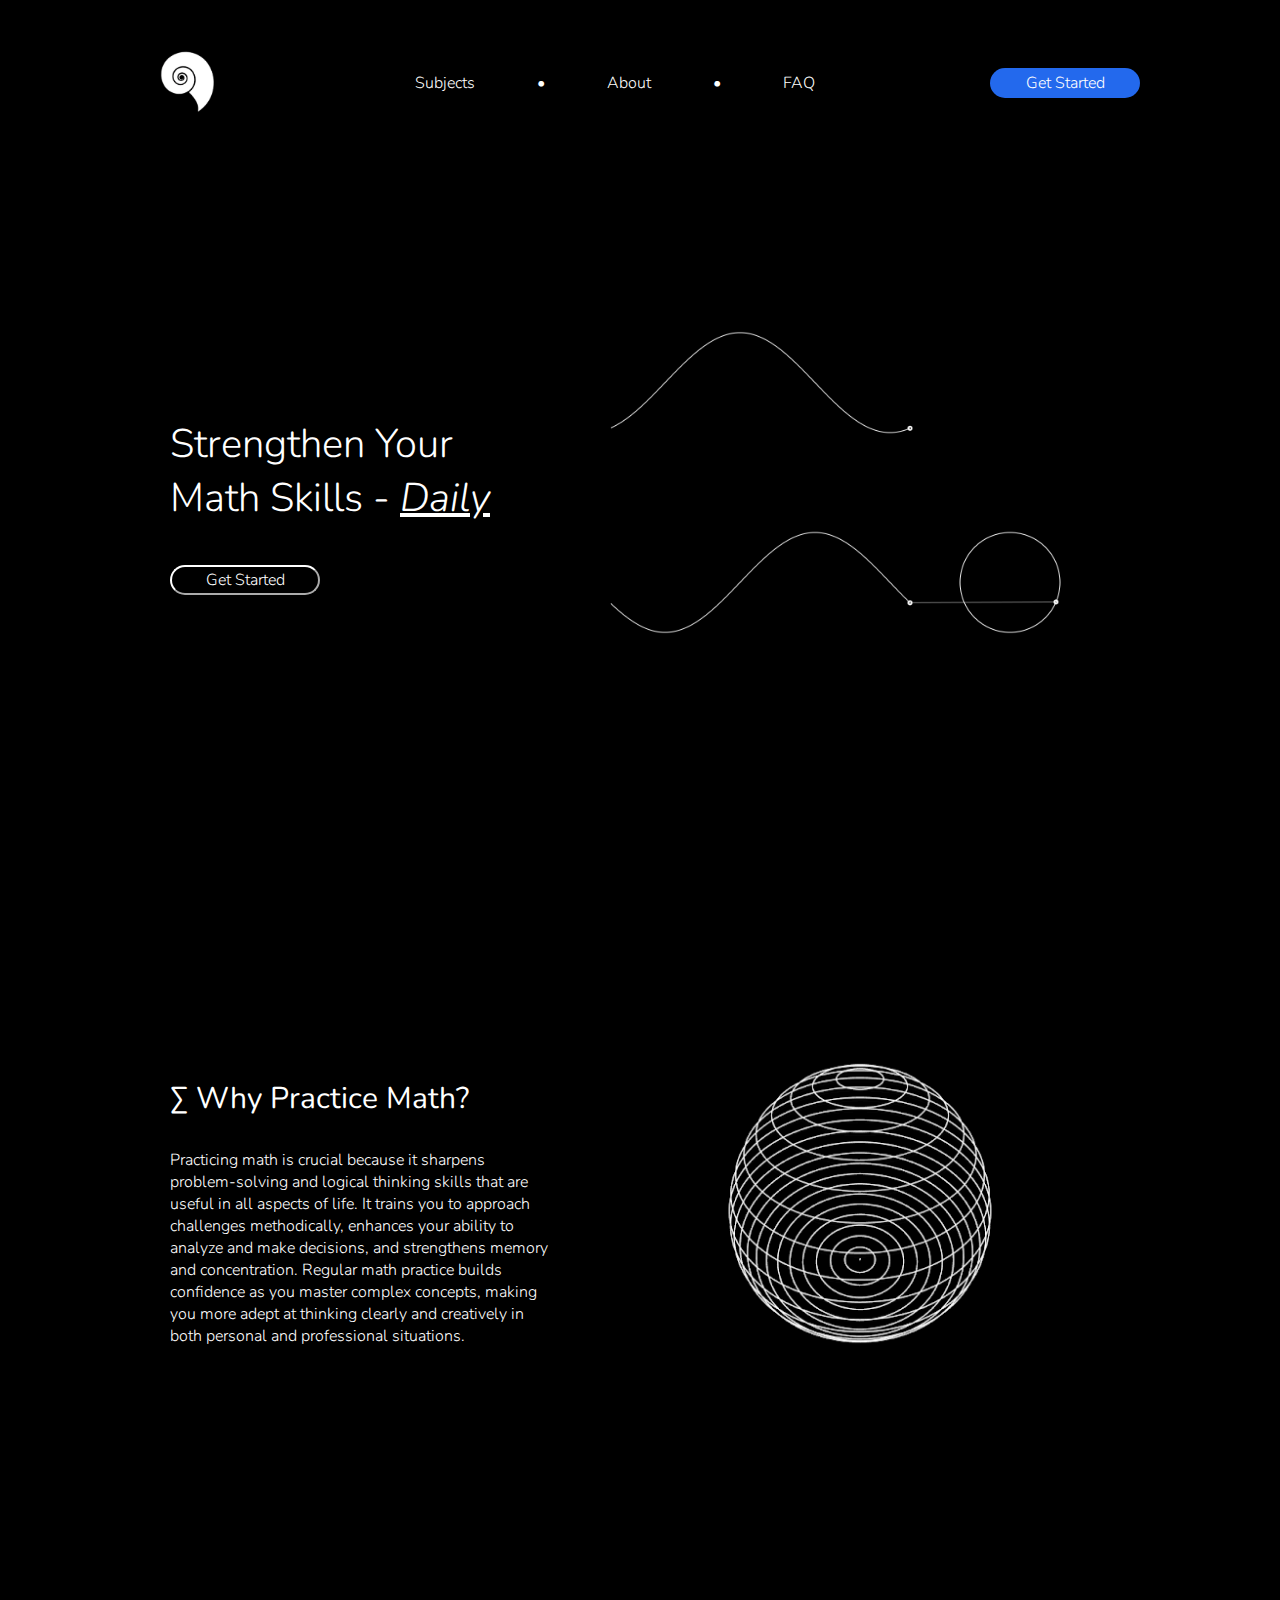
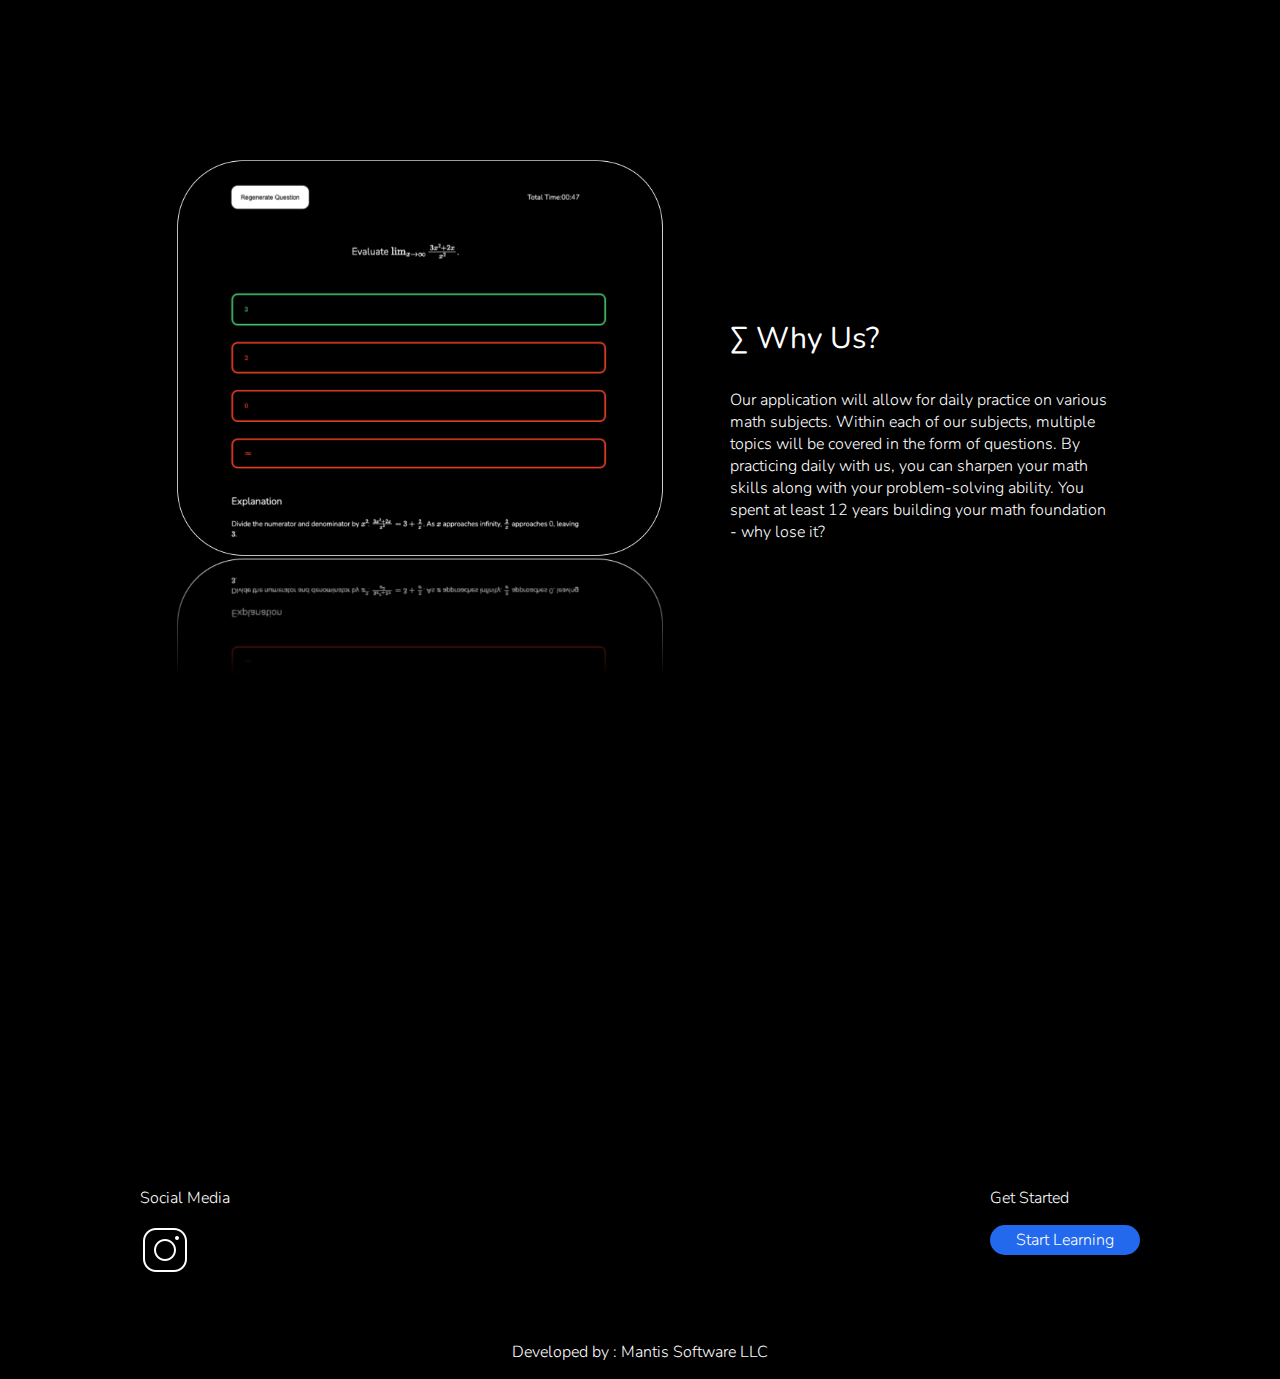
==== index.html @ 9b577453 "Add files via upload" ====
<!DOCTYPE html>
<html lang="en">
<head>
    <meta charset="UTF-8">
    <meta name="viewport" content="width=device-width, initial-scale=1.0">
    <title>Caracol Mathematics</title>
    <link rel="icon" href="caracol_logo.ico" type="image/x-icon">
    <script src="general-script.js"></script>
    <link rel="stylesheet" href="desktop-styles.css">
    <link rel="stylesheet" href="mobile-styles.css">
    <link rel="preconnect" href="https://fonts.googleapis.com">
    <link rel="preconnect" href="https://fonts.gstatic.com" crossorigin>
    <link href="https://fonts.googleapis.com/css2?family=Montserrat:ital,wght@0,100..900;1,100..900&family=Nunito:ital,wght@0,200..1000;1,200..1000&family=Poppins&display=swap" rel="stylesheet">
    <link rel="stylesheet" href="https://cdnjs.cloudflare.com/ajax/libs/font-awesome/4.7.0/css/font-awesome.min.css">
</head>
<body class="mainBody">

    <div class="navbarContainer">
        <div>
            <a href="./index.html"><img class="logoImage" src = "./caracol_logo.png"></a>
        </div>

        <div class="menuOptions">
            <a href="./subjects.html"><p class="optionText">Subjects</p></a>
            <p>•</p>
            <a href="./about.html"><p class="optionText">About</p></a>
            <p>•</p>
            <a href="./faq.html"><p class="optionText">FAQ</p></a>
        </div>

        <div class="desktopMenu">
            <a href="./subjects.html"><button class="getStartedButtonBlue normalTextStyle">Get Started</button></a>
        </div>

        <div class="mobileMenu">
            <div class="topnav">
                <a href="javascript:void(0);" onclick="myFunction()"><i class="fa fa-bars active" style="color:white;font-size: 50px;"></i></a>
            </div>
        </div>
    </div>

    <div id="myLinks">
        <div class="mobileMenu">
            <a href="./subjects.html">Subjects</a>
            <a href="./about.html">About</a>
            <a href="./faq.html">FAQ</a>
        </div>
    </div>


    

    <div class="sectionSpace"></div>

    <div class="heroContainer">
        <div class="heroRight">
            <p class="heroMainText">Strengthen Your Math Skills - <i class="specialText">Daily</i></p>
            <a href="./subjects.html"><button class="getStartedButtonClear normalTextStyle">Get Started</button></a>
        </div>

        <div class="heroLeft">
            <img class="heroImg" src ="./hero-img.gif">
        </div>
    </div>

    <div class="sectionSpace"></div>
    <div class="sectionSpace"></div>
    <div class="halfTextImageContainer">
        <div class="halfTextContianer">
            <p class="containerTitleText titleTextStyle">Σ Why Practice Math?</p>
            <p class="normalTextStyle sectionNormalTextStyle">Practicing math is crucial because it sharpens problem-solving and logical thinking skills that are useful in all aspects of life. It trains you to approach challenges methodically, enhances your ability to analyze and make decisions, and strengthens memory and concentration. Regular math practice builds confidence as you master complex concepts, making you more adept at thinking clearly and creatively in both personal and professional situations.</p>
        </div>

        <div class="halfImageContainer">
            <img class="heroImg" src ="./sphere.gif">
        </div>

    </div>

    <div class="sectionSpace"></div>
    <div class="sectionSpace"></div>

    <div class="halfTextImageContainer">
        <div class="halfTextContianer">
            <img class="heroImg" src ="./demoAppImg.png">
        </div>

        <div class="halfImageContainer">
            <p class="containerTitleText titleTextStyle">Σ Why Us?</p>
            <p class="normalTextStyle sectionNormalTextStyle">Our application will allow for daily practice on various math subjects. Within each of our subjects, multiple topics will be covered in the form of questions. By practicing daily with us, you can sharpen your math skills along with your problem-solving ability. You spent at least 12 years building your math foundation - why lose it?</p>
        </div>
    </div>

    <div class="sectionSpace"></div>
    <div class="sectionSpace"></div>
    <div class="sectionSpace"></div>

    <div class="footer">
        <div class="footerContentsContainer">
            <div>
                <p class="normalTextStyle footerText">Social Media</p>
                <img src="[data-uri]">
            </div>

            <div>
                <p class="normalTextStyle footerText">Get Started</p>
                <a href="./subjects.html"><button class="getStartedButtonBlue normalTextStyle">Start Learning</button></a>
            </div>
        </div>
        <br>
        <br>
        <p class="footerText">Developed by : Mantis Software LLC</p>
    </div>

</body>
</html>
---- desktop-styles.css ----
a
{
    color: white;
    text-decoration: none;
}

@media (min-width: 1000px) {
    .mainBody
    {
        background-color: #000000;
        
        margin: 0;
        padding: 0;

        padding-top: 30px;

        display: flex;
        flex-direction: column;
        justify-content: center;
        align-items: center;

        font-family: "Nunito", sans-serif;
        font-optical-sizing: auto;
        font-weight: 300;
        font-style: normal;
    }

    .navbarContainer
    {
        display: flex;
        flex-direction: row;
        justify-content: space-between;
        align-items: center;

        width: 1000px;
    }

    .desktopMenu
    {
        display: block;
    }

    .mobileMenu
    {
        display: none;
    }

    .logoImage
    {
        width: 100px;
    }

    .menuOptions
    {
        display: flex;
        flex-direction: row;
        justify-content: space-between;
        align-items: center;

        width: 25rem;

        font-size: 16px;

        color: white;
    }

    .getStartedButtonBlue
    {
        width: 150px;
        height: 30px;

        font-size: 16px;
        background-color: #2369ed;
        color: white;

        border-style: none;
        border-radius: 16px;
    }

    .getStartedButtonBlue:hover
    {
        background-color: white;
        color: #2369ed;
        cursor: pointer;

    }

    .optionText:hover
    {
        color: #2369ed;
        cursor: pointer;
    }

    .normalTextStyle
    {
        font-family: "Nunito", sans-serif;
        font-optical-sizing: auto;
        font-weight: 300;
        font-style: normal;
    }

    .titleTextStyle
    {
        font-family: "Nunito", sans-serif;
        font-optical-sizing: auto;
        font-weight: 400;
        font-style: normal;
    }

    .heroContainer
    {
        display: flex;
        flex-direction: row;
        justify-content: center;
        align-items: center;
        width: 1000px;
    }

    .heroRight
    {
        padding: 30px;
    }
    .heroLeft
    {
        padding: 30px;
    }

    .heroMainText
    {
        font-size: 40px;
        color: white;
    }

    .specialText
    {
        font-size: 40px;
        color: white;
        text-decoration: underline;
    }

    .heroImg
    {
        width: 500px;
    }

    .sectionSpace
    {
        height:150px
    }

    .getStartedButtonClear
    {
        width: 150px;
        height: 30px;

        font-size: 16px;

        background-color: #000000;
        color: white;

        border-color: white;
        border-radius: 16px;
    }

    .getStartedButtonClear:hover
    {
        color: #000000;
        background-color: white;

        cursor: pointer;
    }

    .halfTextImageContainer
    {
        display: flex;
        flex-direction: row;
        justify-content: center;
        align-items: center;
        width: 1000px;
    }

    .halfTextContianer
    {
        padding: 30px;
    }
    .halfImageContainer
    {
        padding: 30px;
    }

    .containerTitleText
    {
        color: white;
        font-size: 30px;
    }

    .sectionNormalTextStyle
    {
        color: white;
        font-size: 16px;
    }
    .footer
    {
        display:flex;
        flex-direction: column;
        justify-content: center;
        align-items: center;
    }

    .footerContentsContainer
    {
        display: flex;
        flex-direction: row;
        justify-content: space-between;
        align-items: flex-start;

        width: 1000px;
        
    }

    .footerText
    {
        color: white;
    }

    .pageTitleText
    {
        color: white;
        font-size: 30px;
    }
    
    .subjectOptionBox
    {
        display: flex;
        flex-direction: row;
        justify-content: space-between;
        align-items: center;


        width: 500px;
        border-style: solid;
        border-color: white;
        border-radius: 16px;

        color: white;

        padding: 20px;

        font-size: 25px;
    }

    .subjectOptionBox:hover
    {
        color: black;
        background-color: white;

        cursor: pointer;
    }

    .faqContainer
    {
        max-width: 1000px;
        width: 100%;
    }

    .faqContainerBox
    {
        display: flex;
        flex-direction: column;
        justify-content: center;
        align-items: flex-start;


        
        border-style: solid;
        border-color: white;
        border-radius: 16px;

        color: white;

        padding: 20px;
    }

    .faqQuestionText
    {
        font-size: 20px;
        font-weight: 800;
    }

    .aboutUsText
    {
        color: white;
    }

    .questionContainer
    {
        width: 900px;
        padding: 30px;
    }

    .answerChoiceBox
    {
        display: flex;
        flex-direction: row;
        justify-content: flex-start;
        align-items: center;

        width: 90%;
        color:white;
        background-color: #000000;
        border-radius: 16px;
        border-style: solid;
        border-color: white;

        padding: 30px;

        font-size: 20px;
    }

    .answerChoiceBox:hover
    {
        color:#000;
        background-color: white;
        border-color: white;
    }

    .answerChoiceBoxDisabled
    {
        display: flex;
        flex-direction: row;
        justify-content: flex-start;
        align-items: center;

        max-width: 1000px;
        width: 100%;

        color:#EE4B2B;
        background-color: #000000;
        border-radius: 16px;
        border-style: solid;
        border-color: #EE4B2B;

        padding: 30px;
    }

    .answerChoiceBoxCorrectDisabled
    {
        display: flex;
        flex-direction: row;
        justify-content: flex-start;
        align-items: center;

        max-width: 1000px;
        width: 100%;

        color:#50C878;
        background-color: #000000;
        border-radius: 16px;
        border-style: solid;
        border-color: #50C878;

        padding: 30px;
    }

    .questionMenuContainer
    {
        display: flex;
        flex-direction: row;
        justify-content: space-between;
        align-items: center;
    }

    .generateQuestionButton
    {
        width: 200px;
        height: 60px;
        padding: 15px;

        background-color: white;
        color: #000;
        border-style: none;
        border-radius: 16px;
        
        font-size: 16px;
    }
    
    .generateQuestionButton:hover
    {
        background-color: #000;
        color: white;
        border-style: solid;
        border-color: white;

    }

    .timerTextContainer
    {
        display: flex;
        flex-direction: row;
        justify-content: center;
        align-items: center;
    }
}
---- mobile-styles.css ----
@media (max-width: 1000px) {
    .mainBody
    {
        background-color: #000000;
        
        margin: 0;
        padding: 0;

        padding-top: 30px;

        display: flex;
        flex-direction: column;
        justify-content: center;
        align-items: center;

        font-family: "Nunito", sans-serif;
        font-optical-sizing: auto;
        font-weight: 300;
        font-style: normal;
    }

    
    .navbarContainer
    {
        display: flex;
        flex-direction: row;
        justify-content: space-around;
        align-items: center;

        max-width: 1000px;
        width: 100%;
    }

    .desktopMenu
    {
        display: none;
    }

    .mobileMenu
    {
        display: block;
    }

    .logoImage
    {
        width: 100px;
    }

    .menuOptions
    {
        display: none;
    }

    .getStartedButtonBlue
    {
        width: 150px;
        height: 30px;

        font-size: 16px;
        background-color: #2369ed;
        color: white;

        border-style: none;
        border-radius: 16px;
    }

    .getStartedButtonBlue:hover
    {
        background-color: white;
        color: #2369ed;
        cursor: pointer;

    }

    .optionText:hover
    {
        color: #2369ed;
        cursor: pointer;
    }

    .normalTextStyle
    {
        font-family: "Nunito", sans-serif;
        font-optical-sizing: auto;
        font-weight: 300;
        font-style: normal;
    }

    .titleTextStyle
    {
        font-family: "Nunito", sans-serif;
        font-optical-sizing: auto;
        font-weight: 400;
        font-style: normal;
    }

    .heroContainer
    {
        display: flex;
        flex-direction: row;
        justify-content: center;
        align-items: center;
        flex-wrap: wrap-reverse;
        max-width: 1000px;
        width: 100%;
    }

    .heroRight
    {
        padding: 30px;
    }
    .heroLeft
    {
        padding: 30px;
    }

    .heroMainText
    {
        font-size: 40px;
        color: white;
    }

    .specialText
    {
        font-size: 40px;
        color: white;
        text-decoration: underline;
    }

    .heroImg
    {
        width: 300px;
    }

    .sectionSpace
    {
        height:150px
    }

    .getStartedButtonClear
    {
        width: 150px;
        height: 30px;

        font-size: 16px;

        background-color: #000000;
        color: white;

        border-color: white;
        border-radius: 16px;
    }

    .getStartedButtonClear:hover
    {
        color: #000000;
        background-color: white;

        cursor: pointer;
    }

    .halfTextImageContainer
    {
        display: flex;
        flex-direction: row;
        justify-content: center;
        align-items: center;
        flex-wrap: wrap;

        max-width: 1000px;
        width: 100%;
    }

    .halfTextContianer
    {
        padding: 30px;
    }
    .halfImageContainer
    {
        padding: 30px;
    }

    .containerTitleText
    {
        color: white;
        font-size: 30px;
    }

    .sectionNormalTextStyle
    {
        color: white;
        font-size: 16px;
    }
    .footer
    {
        display:flex;
        flex-direction: column;
        justify-content: center;
        align-items: center;

    }

    .footerContentsContainer
    {
        display: flex;
        flex-direction: column;
        justify-content: center;
        align-items: flex-start;
        flex-wrap: wrap;
        max-width: 1000px;
        width: 100%;
        
    }

    .footerText
    {
        color: white;
    }


    .topnav {
        overflow: hidden;
        background-color: #000;
        position: relative;
      }
      
      #myLinks {
        display: none;
        
        max-width: 1000px;
        width:100%;
      }

      #myLinks a
      {
        color: #000;
        background-color: white;
        padding: 14px 16px;
        text-decoration: none;
        font-size: 17px;
        display: block;


      }
      
      .topnav a {
        color: white;
        padding: 14px 16px;
        text-decoration: none;
        font-size: 17px;
        display: block;
      }
      
      .topnav a.icon {
        background: black;
        display: block;
        position: absolute;
        right: 0;
        top: 0;
      }
      
      .topnav a:hover {
        color: black;
      }


      .pageTitleText
      {
          color: white;
          font-size: 30px;
      }
      
      .subjectOptionBox
      {
          display: flex;
          flex-direction: row;
          justify-content: space-between;
          align-items: center;
  
  
          max-width: 1000px;
          width: 100%;
          border-style: solid;
          border-color: white;
          border-radius: 16px;
  
          color: white;
  
          padding: 20px;
  
          font-size: 16px;
      }
  
      .subjectOptionBox:hover
      {
          color: black;
          background-color: white;
  
          cursor: pointer;
      }

      .subjectContainer
      {
        display: flex;
        flex-direction: column;
        justify-content: center;
        align-items: center;
      }

      .faqContainer
      {
        width: 300px;
      }
  
      .faqContainerBox
      {
          display: flex;
          flex-direction: column;
          justify-content: center;
          align-items: flex-start;
          
          border-style: solid;
          border-color: white;
          border-radius: 16px;
  
          color: white;
  
          padding: 20px;
      }
  
      .faqQuestionText
      {
          font-size: 20px;
          font-weight: 800;
      }
  
      .aboutUsText
      {
          color: white;
      }

      .questionContainer
      {
          padding: 30px;
      }
  
      .answerChoiceBox
      {
          display: flex;
          flex-direction: row;
          justify-content: flex-start;
          align-items: center;
  
          color:white;
          background-color: #000000;
          border-radius: 16px;
          border-style: solid;
          border-color: white;
  
          padding: 30px;
  
          font-size: 20px;
      }
  
      .answerChoiceBox:hover
      {
          color:#000;
          background-color: white;
          border-color: white;
      }
  
      .answerChoiceBoxDisabled
      {
          display: flex;
          flex-direction: row;
          justify-content: flex-start;
          align-items: center;
  
          color:#EE4B2B;
          background-color: #000000;
          border-radius: 16px;
          border-style: solid;
          border-color: #EE4B2B;
  
          padding: 30px;
      }
  
      .answerChoiceBoxCorrectDisabled
      {
          display: flex;
          flex-direction: row;
          justify-content: flex-start;
          align-items: center;
  
          color:#50C878;
          background-color: #000000;
          border-radius: 16px;
          border-style: solid;
          border-color: #50C878;
  
          padding: 30px;
      }
  
      .questionMenuContainer
      {
          display: flex;
          flex-direction: row;
          justify-content: space-between;
          align-items: center;
          flex-wrap: wrap;
      }
  
      .generateQuestionButton
      {
          width: 200px;
          height: 60px;
          padding: 15px;
  
          background-color: white;
          color: #000;
          border-style: none;
          border-radius: 16px;
          
          font-size: 16px;
      }
      
      .generateQuestionButton:hover
      {
          background-color: #000;
          color: white;
          border-style: solid;
          border-color: white;
  
      }
  
      .timerTextContainer
      {
          display: flex;
          flex-direction: row;
          justify-content: center;
          align-items: center;
      }
      
}
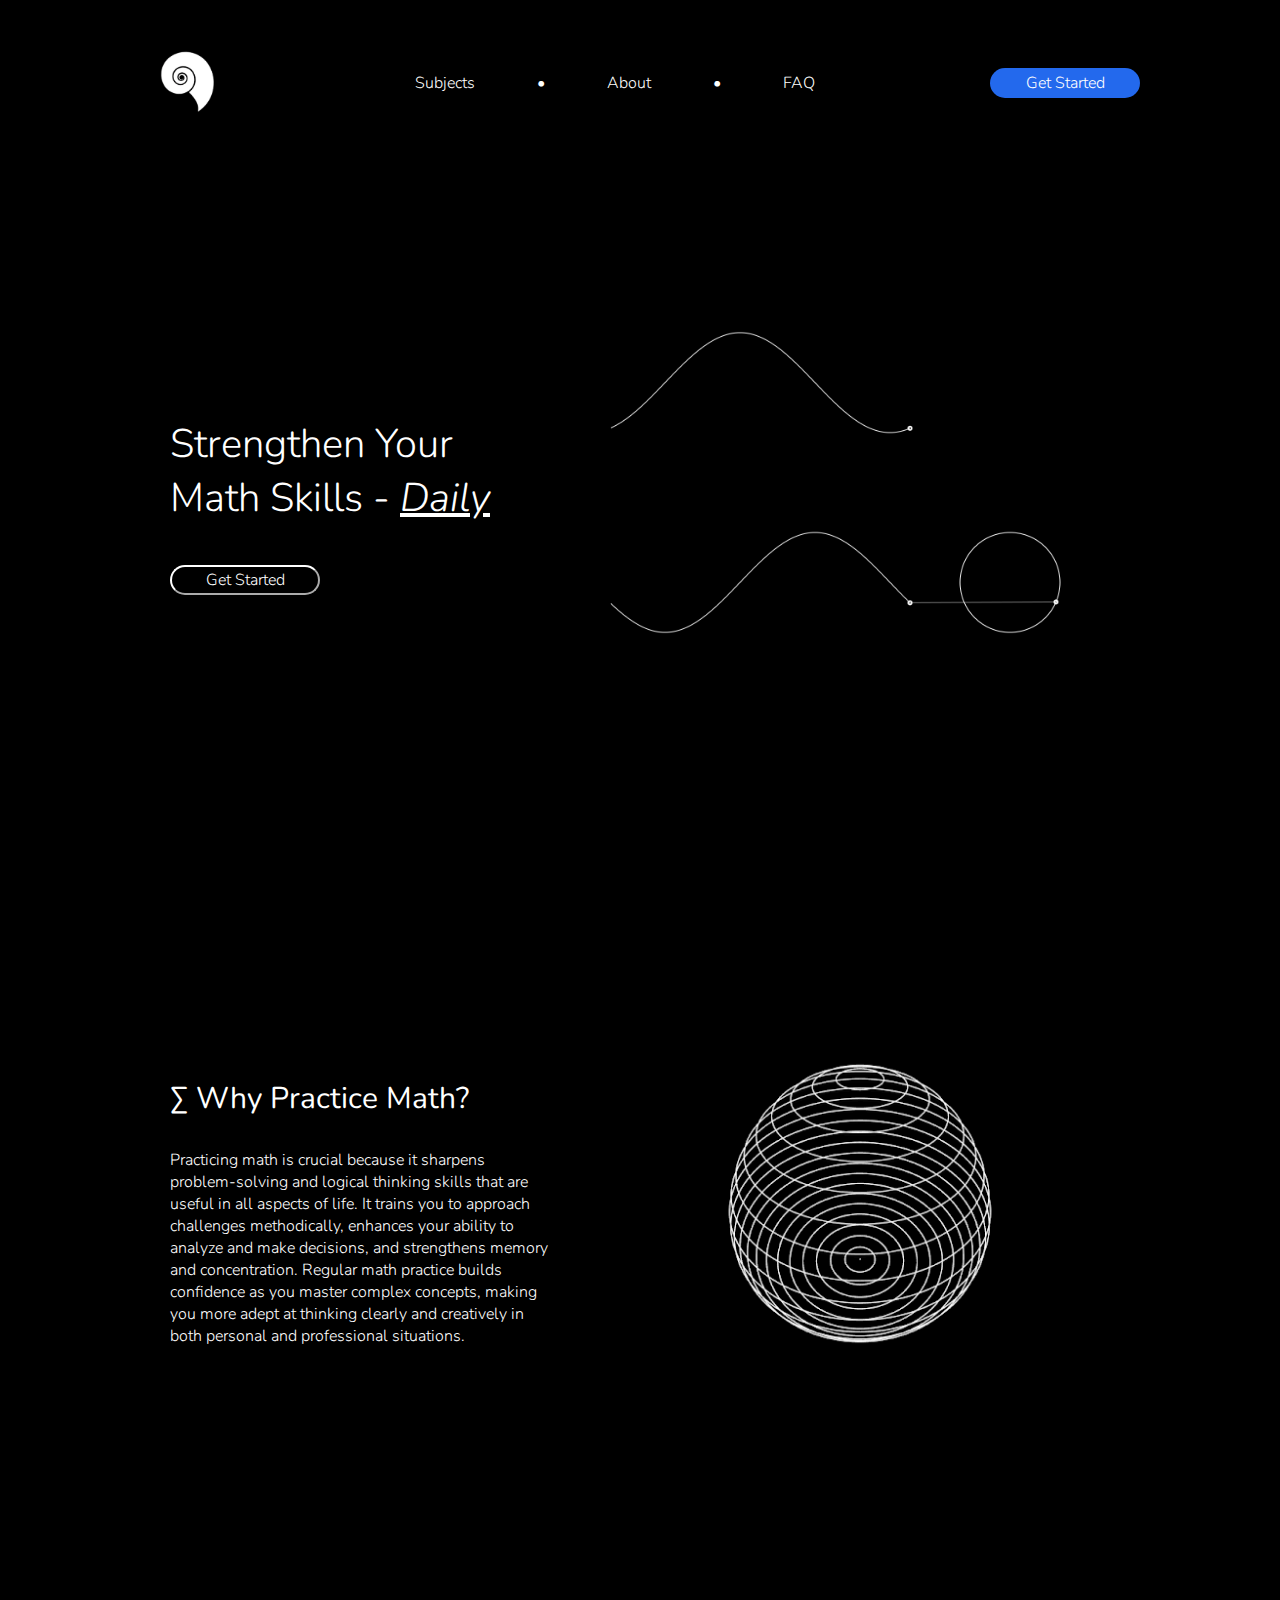
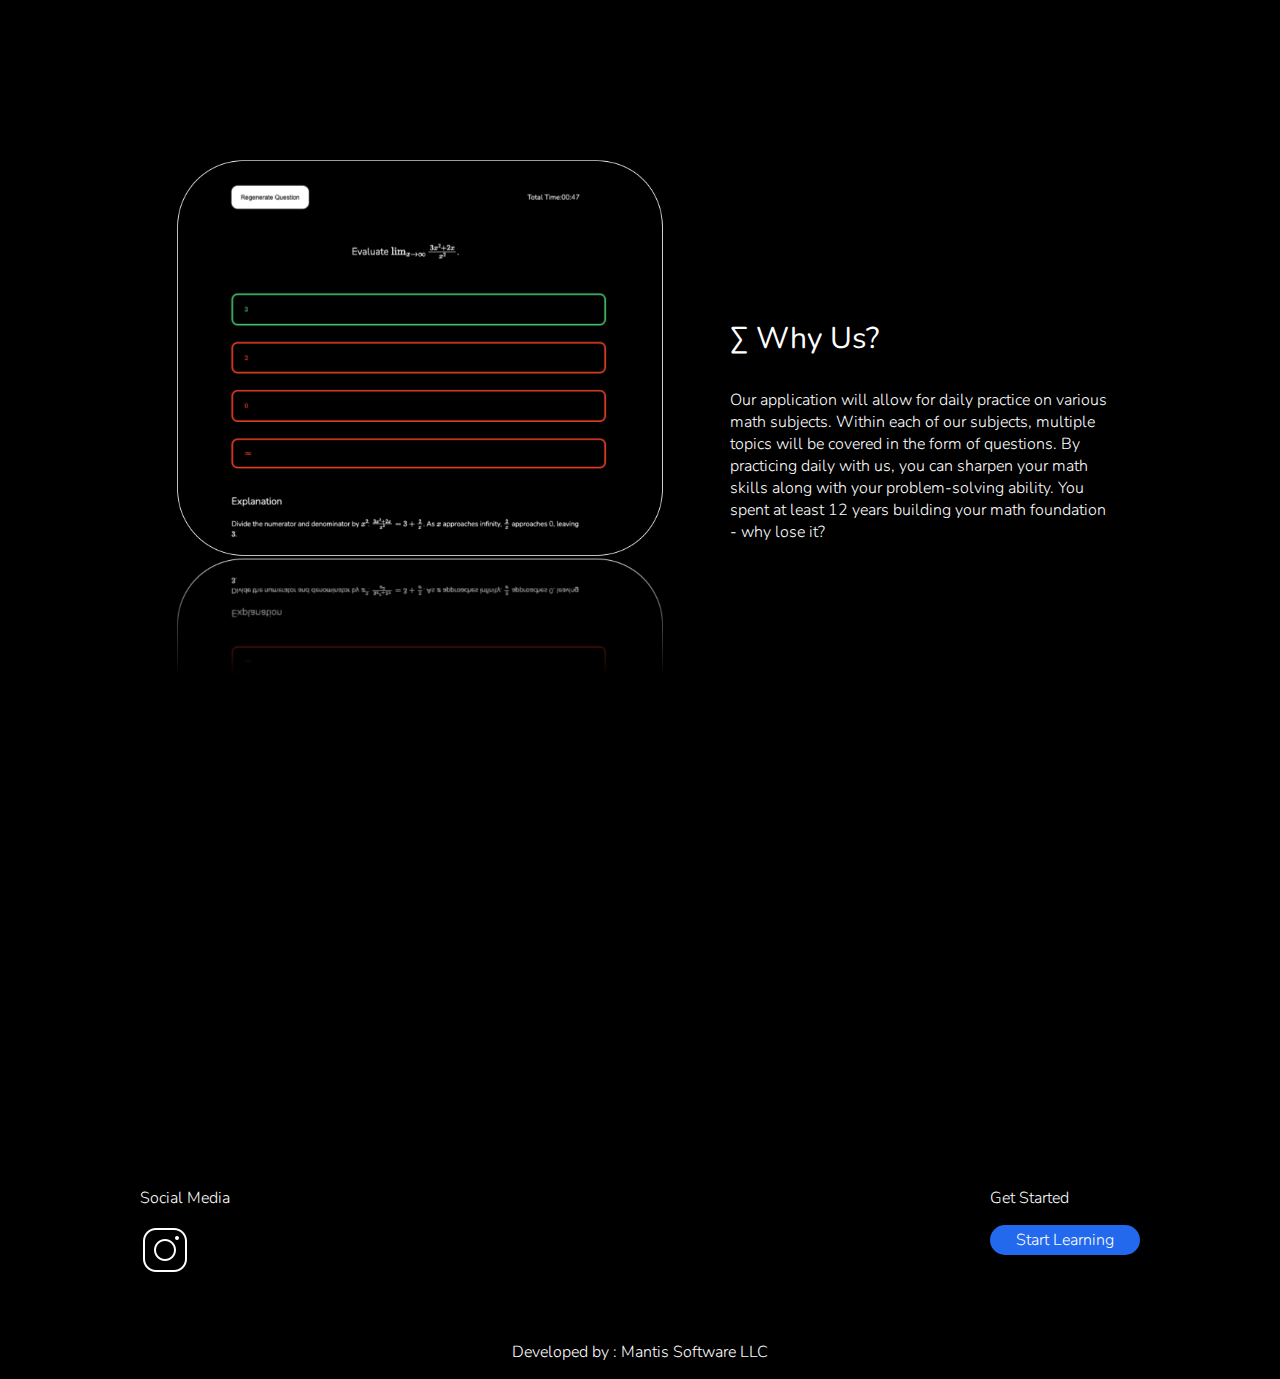
==== commit 5a397dde: "Add files via upload" ====
--- a/index.html
+++ b/index.html
@@ -99,7 +99,7 @@
         <div class="footerContentsContainer">
             <div>
                 <p class="normalTextStyle footerText">Social Media</p>
-                <img src="[data-uri]">
+                <a href="https://www.instagram.com/caracolmath"><img src="[data-uri]"></a>
             </div>
 
             <div>
